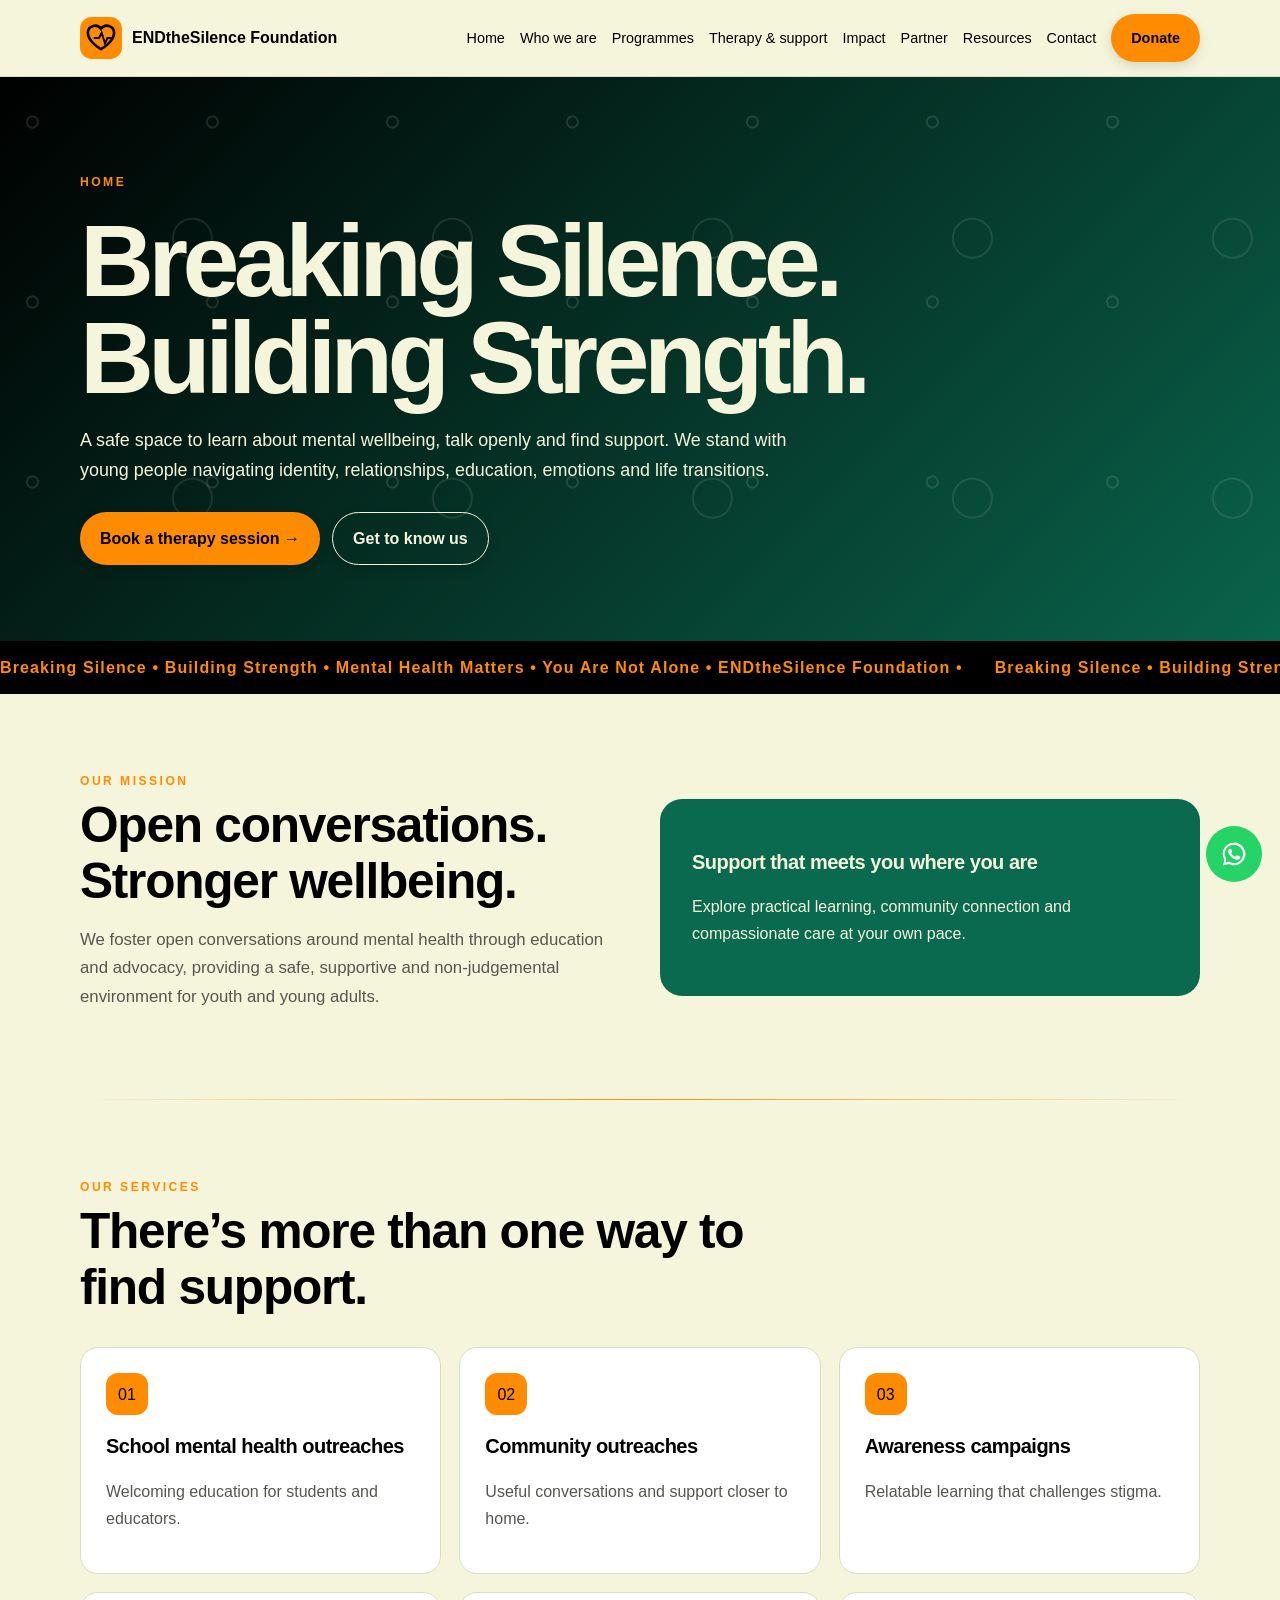
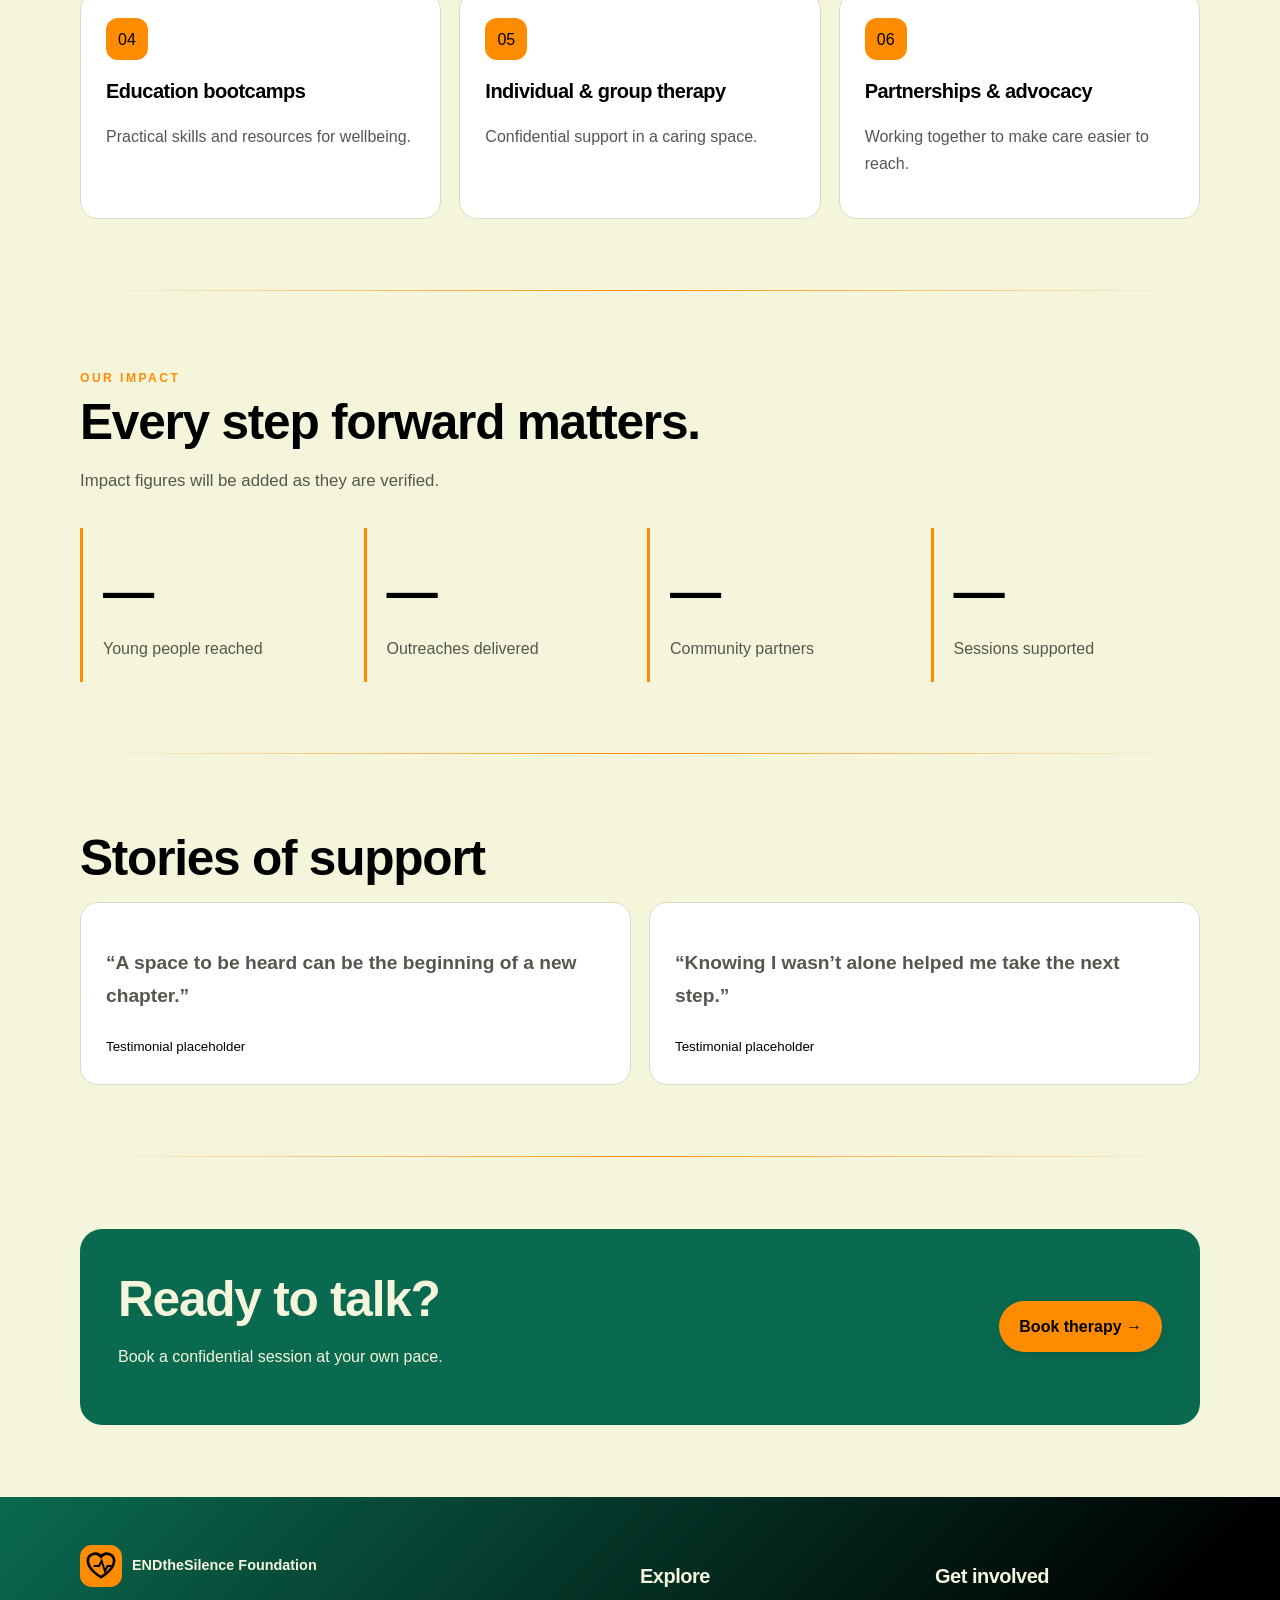
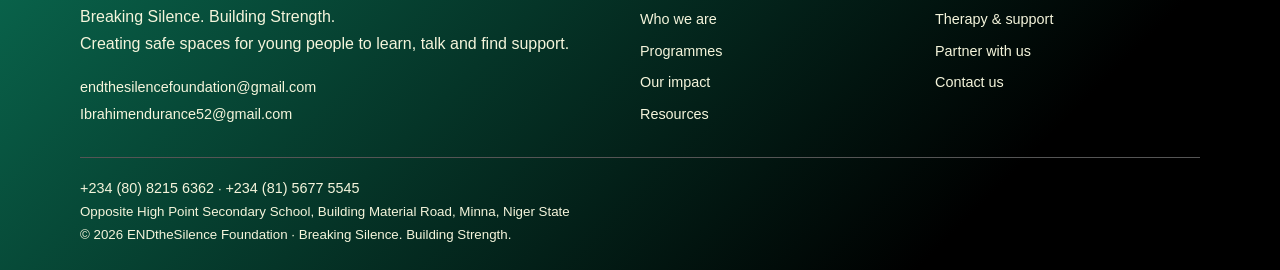
==== index.html @ 83d20b70 "Initial commit - ENDtheSilence Foundation website" ====
<!doctype html>
<html lang="en">
  <head>
    <meta charset="utf-8">
    <meta name="viewport" content="width=device-width, initial-scale=1">
    <meta name="description" content="A safe space to learn about mental wellbeing, talk openly and find support. We stand with young people navigating identity, relationships, education, emotions and life transitions.">
    <title>
      Home | ENDtheSilence Foundation
    </title>
    <link rel="icon" href="logo.svg" type="image/svg+xml">
    <link rel="stylesheet" href="styles.css">
  </head>
  <body>
    <div class="scroll-progress" aria-hidden="true">
      <div class="scroll-progress__bar">
      </div>
    </div>
    <header class="topbar">
      <nav class="container nav" aria-label="Main navigation">
        <a class="brand" href="index.html">
          <img src="logo.svg" alt="">
          <span>
            ENDtheSilence Foundation
          </span>
        </a>
        <button class="menu" type="button" aria-label="Toggle navigation" aria-expanded="false">
          ☰
        </button>
        <div class="navlinks">
          <a href="index.html">
            Home
          </a>
          <a href="who-we-are.html">
            Who we are
          </a>
          <a href="programmes.html">
            Programmes
          </a>
          <a href="therapy.html">
            Therapy &amp; support
          </a>
          <a href="impact.html">
            Impact
          </a>
          <a href="partnerships.html">
            Partner
          </a>
          <a href="resources.html">
            Resources
          </a>
          <a href="contact.html">
            Contact
          </a>
          <a class="button" href="mailto:endthesilencefoundation@gmail.com?subject=Donation%20enquiry">
            Donate
          </a>
        </div>
      </nav>
    </header>
    <main>
      <section class="hero">
        <div class="container">
          <span class="eyebrow">
            Home
          </span>
          <h1>
            Breaking Silence. Building Strength.
          </h1>
          <p>
            A safe space to learn about mental wellbeing, talk openly and find support. We stand with young people navigating identity, relationships, education, emotions and life transitions.
          </p>
          <div class="hero-actions">
            <a class="button" href="therapy.html#booking">
              Book a therapy session →
            </a>
            <a class="button outline" href="who-we-are.html">
              Get to know us
            </a>
          </div>
        </div>
      </section>
      <div class="marquee" aria-label="Breaking Silence. Building Strength. Mental health matters. You are not alone.">
        <div class="marquee__track" aria-hidden="true">
          <span class="marquee__text">
            Breaking Silence • Building Strength • Mental Health Matters • You Are Not Alone • ENDtheSilence Foundation •
          </span>
          <span class="marquee__text">
            Breaking Silence • Building Strength • Mental Health Matters • You Are Not Alone • ENDtheSilence Foundation •
          </span>
        </div>
      </div>
      <section class="section">
        <div class="container split">
          <div>
            <span class="eyebrow">
              Our mission
            </span>
            <h2>
              Open conversations. Stronger wellbeing.
            </h2>
            <p class="lead">
              We foster open conversations around mental health through education and advocacy, providing a safe, supportive and non-judgemental environment for youth and young adults.
            </p>
          </div>
          <div class="panel">
            <h3>
              Support that meets you where you are
            </h3>
            <p>
              Explore practical learning, community connection and compassionate care at your own pace.
            </p>
          </div>
        </div>
      </section>
      <section class="section light">
        <div class="container">
          <div class="section-head">
            <span class="eyebrow">
              Our services
            </span>
            <h2>
              There’s more than one way to find support.
            </h2>
          </div>
          <div class="grid">
            <article class="card">
              <div class="icon">
                01
              </div>
              <h3>
                School mental health outreaches
              </h3>
              <p>
                Welcoming education for students and educators.
              </p>
            </article>
            <article class="card">
              <div class="icon">
                02
              </div>
              <h3>
                Community outreaches
              </h3>
              <p>
                Useful conversations and support closer to home.
              </p>
            </article>
            <article class="card">
              <div class="icon">
                03
              </div>
              <h3>
                Awareness campaigns
              </h3>
              <p>
                Relatable learning that challenges stigma.
              </p>
            </article>
            <article class="card">
              <div class="icon">
                04
              </div>
              <h3>
                Education bootcamps
              </h3>
              <p>
                Practical skills and resources for wellbeing.
              </p>
            </article>
            <article class="card">
              <div class="icon">
                05
              </div>
              <h3>
                Individual &amp; group therapy
              </h3>
              <p>
                Confidential support in a caring space.
              </p>
            </article>
            <article class="card">
              <div class="icon">
                06
              </div>
              <h3>
                Partnerships &amp; advocacy
              </h3>
              <p>
                Working together to make care easier to reach.
              </p>
            </article>
          </div>
        </div>
      </section>
      <section class="section">
        <div class="container">
          <div class="section-head">
            <span class="eyebrow">
              Our impact
            </span>
            <h2>
              Every step forward matters.
            </h2>
            <p>
              Impact figures will be added as they are verified.
            </p>
          </div>
          <div class="stats">
            <div class="stat">
              <strong>
                —
              </strong>
              <span>
                Young people reached
              </span>
            </div>
            <div class="stat">
              <strong>
                —
              </strong>
              <span>
                Outreaches delivered
              </span>
            </div>
            <div class="stat">
              <strong>
                —
              </strong>
              <span>
                Community partners
              </span>
            </div>
            <div class="stat">
              <strong>
                —
              </strong>
              <span>
                Sessions supported
              </span>
            </div>
          </div>
        </div>
      </section>
      <section class="section light">
        <div class="container">
          <h2>
            Stories of support
          </h2>
          <div class="grid two">
            <article class="card">
              <p class="quote">
                “A space to be heard can be the beginning of a new chapter.”
              </p>
              <small>
                Testimonial placeholder
              </small>
            </article>
            <article class="card">
              <p class="quote">
                “Knowing I wasn’t alone helped me take the next step.”
              </p>
              <small>
                Testimonial placeholder
              </small>
            </article>
          </div>
        </div>
      </section>
      <section class="section">
        <div class="container banner">
          <div>
            <h2>
              Ready to talk?
            </h2>
            <p>
              Book a confidential session at your own pace.
            </p>
          </div>
          <a class="button" href="therapy.html#booking">
            Book therapy →
          </a>
        </div>
      </section>
    </main>
    <footer class="footer">
      <div class="container footer-grid">
        <div>
          <a class="brand" href="index.html">
            <img src="logo.svg" alt="">
            <span>
              ENDtheSilence Foundation
            </span>
          </a>
          <p>
            Breaking Silence. Building Strength.
            <br>
            Creating safe spaces for young people to learn, talk and find support.
          </p>
          <a href="mailto:endthesilencefoundation@gmail.com">
            endthesilencefoundation@gmail.com
          </a>
          <br>
          <a href="mailto:Ibrahimendurance52@gmail.com">
            Ibrahimendurance52@gmail.com
          </a>
        </div>
        <div>
          <h3>
            Explore
          </h3>
          <div class="footer-links">
            <a href="who-we-are.html">
              Who we are
            </a>
            <a href="programmes.html">
              Programmes
            </a>
            <a href="impact.html">
              Our impact
            </a>
            <a href="resources.html">
              Resources
            </a>
          </div>
        </div>
        <div>
          <h3>
            Get involved
          </h3>
          <div class="footer-links">
            <a href="therapy.html">
              Therapy &amp; support
            </a>
            <a href="partnerships.html">
              Partner with us
            </a>
            <a href="contact.html">
              Contact us
            </a>
          </div>
        </div>
        <small class="copyright">
          <a href="tel:+2348082156362">
            +234 (80) 8215 6362
          </a>
          ·
          <a href="tel:+2348156775545">
            +234 (81) 5677 5545
          </a>
          <br>
          Opposite High Point Secondary School, Building Material Road, Minna, Niger State
          <br>
          © 2026 ENDtheSilence Foundation · Breaking Silence. Building Strength.
        </small>
      </div>
    </footer>
    <a class="whatsapp" href="https://wa.me/2348082156362" target="_blank" rel="noreferrer" aria-label="Contact us on WhatsApp">
      <svg viewbox="0 0 32 32" aria-hidden="true">
        <path d="M16 3a12.8 12.8 0 0 0-10.9 19.5L3.4 29l6.7-1.7A12.9 12.9 0 1 0 16 3Zm0 23.4c-1.9 0-3.8-.5-5.4-1.5l-.4-.2-4 .9 1-3.9-.3-.4A10.5 10.5 0 1 1 16 26.4Zm5.8-7.9c-.3-.2-1.9-.9-2.2-1s-.5-.2-.7.2-.8 1-1 1.2-.4.2-.7.1a8.7 8.7 0 0 1-2.6-1.6 9.8 9.8 0 0 1-1.8-2.2c-.2-.3 0-.5.1-.7l.5-.6.3-.5c.1-.2 0-.4 0-.6s-.7-1.8-1-2.4c-.2-.6-.5-.5-.7-.5h-.6c-.2 0-.6.1-.9.4s-1.2 1.2-1.2 2.8 1.2 3.2 1.4 3.4c.2.2 2.4 3.7 5.8 5.1.8.4 1.5.6 2 .7.9.3 1.7.2 2.3.1.7-.1 1.9-.8 2.2-1.6.3-.8.3-1.5.2-1.6s-.2-.3-.5-.4Z">
        </path>
      </svg>
    </a>
    <script src="script.js">
    </script>
  </body>
</html>
---- styles.css ----
/* ENDtheSilence Foundation — shared site styles */
:root {
  --green: #0A6A50;
  --orange: #FF8C00;
  --cream: #F5F5DC;
  --black: #000000;
  --muted: #55574f;
  --line: #d8ddc8;
  --content-width: 1120px;
}
* { box-sizing: border-box; }
html { scroll-behavior: smooth; }
body {
  margin: 0;
  background: var(--cream);
  color: var(--black);
  font-family: Arial, Helvetica, sans-serif;
  line-height: 1.65;
}
h1, h2, h3 {
  font-family: "Trebuchet MS", Arial, sans-serif;
  line-height: 1.12;
  letter-spacing: -.025em;
}
h1 { max-width: 850px; font-size: clamp(2.7rem, 6vw, 5rem); margin: 18px 0; }
h2 { margin: .3rem 0 1rem; font-size: clamp(2rem, 4vw, 3.1rem); }
h3 { font-size: 1.25rem; }
.container { width: min(var(--content-width), calc(100% - 40px)); margin: 0 auto; }
.topbar {
  position: sticky;
  top: 0;
  z-index: 10;
  background: var(--cream);
  border-bottom: 1px solid var(--line);
}
.nav { min-height: 76px; display: flex; align-items: center; justify-content: space-between; gap: 20px; }
.brand { display: flex; align-items: center; gap: 10px; color: var(--black); text-decoration: none; font-weight: 800; line-height: 1.1; }
.brand img { width: 42px; height: 42px; }
.navlinks { display: flex; align-items: center; justify-content: flex-end; gap: 15px; }
.navlinks a, .footer a { color: inherit; text-decoration: none; font-size: .9rem; }
.navlinks a:hover, .footer a:hover { text-decoration: underline; }
.menu { display: none; padding: 8px; border: 0; background: transparent; color: var(--black); font-size: 1.6rem; }
.button {
  display: inline-flex;
  align-items: center;
  justify-content: center;
  padding: 12px 20px;
  border: 0;
  border-radius: 999px;
  background: var(--orange);
  color: var(--black) !important;
  text-decoration: none;
  font-weight: 700;
  cursor: pointer;
}
.button:hover { filter: brightness(.94); }
.button.outline { border: 1px solid var(--cream); background: transparent; color: var(--cream) !important; }
.eyebrow { color: var(--orange); font-size: .76rem; font-weight: 800; letter-spacing: .14em; text-transform: uppercase; }
.hero, .page-hero { background: var(--green); color: var(--cream); }
.hero { padding: 90px 0 76px; }
.hero p, .page-hero p { max-width: 720px; color: var(--cream); font-size: 1.12rem; }
.page-hero { padding: 68px 0 48px; }
.page-hero h1 { font-size: clamp(2.6rem, 5vw, 4.4rem); }
.hero-actions { display: flex; flex-wrap: wrap; gap: 12px; margin-top: 26px; }
.section { padding: 72px 0; }
.section.light { background: var(--cream); }
.section.dark { background: var(--black); color: var(--cream); }
.section-head { max-width: 700px; margin-bottom: 32px; }
.section-head p, .lead { color: var(--muted); font-size: 1.05rem; }
.grid { display: grid; grid-template-columns: repeat(3, 1fr); gap: 18px; }
.grid.two { grid-template-columns: repeat(2, 1fr); }
.card { padding: 25px; border: 1px solid var(--line); border-radius: 18px; background: #fff; }
.card p { color: var(--muted); }
.icon { display: grid; width: 42px; height: 42px; place-items: center; border-radius: 12px; background: var(--orange); }
.stats { display: grid; grid-template-columns: repeat(4, 1fr); gap: 14px; }
.stat { padding: 20px; border-left: 3px solid var(--orange); }
.stat strong { display: block; font-size: 2rem; }
.stat span { color: var(--muted); }
.split { display: grid; grid-template-columns: 1fr 1fr; align-items: center; gap: 40px; }
.panel { padding: 32px; border-radius: 22px; background: var(--green); color: var(--cream); }
.panel p { color: var(--cream); }
.banner { display: flex; align-items: center; justify-content: space-between; gap: 24px; padding: 38px; border-radius: 22px; background: var(--green); color: var(--cream); }
.banner p { max-width: 600px; }
.form { display: grid; grid-template-columns: 1fr 1fr; gap: 15px; }
.field { display: grid; gap: 6px; }
.field.full { grid-column: 1 / -1; }
label { font-size: .92rem; font-weight: 700; }
input, select, textarea { width: 100%; padding: 12px; border: 1px solid var(--line); border-radius: 10px; background: #fff; color: var(--black); font: inherit; }
textarea { min-height: 125px; resize: vertical; }
.form-note, .small-note { color: var(--muted); font-size: .85rem; }
.placeholder { display: grid; min-height: 170px; place-items: center; padding: 20px; border: 1px dashed var(--green); border-radius: 16px; color: var(--green); text-align: center; }
.quote { font-size: 1.2rem; font-weight: 700; }
.footer { padding: 48px 0 24px; background: var(--black); color: var(--cream); }
.footer-grid { display: grid; grid-template-columns: 2fr 1fr 1fr; gap: 30px; }
.footer-links { display: grid; gap: 7px; }
.copyright { grid-column: 1 / -1; padding-top: 18px; border-top: 1px solid #555; }
.whatsapp {
  position: fixed;
  right: 18px;
  bottom: 18px;
  z-index: 9;
  display: grid;
  width: 56px;
  height: 56px;
  place-items: center;
  border-radius: 50%;
  background: var(--orange);
  color: var(--black);
  text-decoration: none;
  font-size: 1.5rem;
}
.notice { padding: 14px; border-left: 4px solid var(--orange); background: #fff; }
.pill { display: inline-block; margin: 4px; padding: 5px 12px; border: 1px solid var(--line); border-radius: 99px; }
@media (max-width: 1050px) {
  .navlinks { gap: 9px; }
  .navlinks a { font-size: .82rem; }
}
@media (max-width: 850px) {
  .menu { display: block; }
  .navlinks {
    position: absolute;
    top: 100%;
    right: 0;
    left: 0;
    display: none;
    align-items: stretch;
    padding: 18px 20px 24px;
    border-bottom: 1px solid var(--line);
    background: var(--cream);
  }
  .navlinks.open { display: flex; flex-direction: column; }
  .navlinks a { padding: 6px; font-size: 1rem; }
}
@media (max-width: 650px) {
  .hero { padding: 62px 0 50px; }
  .section { padding: 52px 0; }
  .grid, .grid.two, .split, .stats, .footer-grid { grid-template-columns: 1fr; }
  .banner { align-items: flex-start; flex-direction: column; padding: 28px; }
  .form { grid-template-columns: 1fr; }
  .field.full { grid-column: auto; }
}

/* Premium motion and interaction details */
html { scroll-behavior: smooth; scroll-padding-top: 88px; }
body { line-height: 1.7; }
.hero, .page-hero {
  position: relative;
  isolation: isolate;
  overflow: hidden;
  background: linear-gradient(-45deg, #0A6A50, #000000, #0A6A50, #000000);
  background-size: 320% 320%;
  animation: hero-gradient 24s ease infinite;
}
.hero::before, .page-hero::before {
  position: absolute;
  z-index: -1;
  inset: 0;
  background:
    radial-gradient(circle at 18% 25%, transparent 0 4px, rgb(245 245 220 / 12%) 5px 6px, transparent 7px),
    radial-gradient(circle at 74% 62%, transparent 0 18px, rgb(245 245 220 / 10%) 19px 20px, transparent 21px);
  background-size: 180px 180px, 260px 260px;
  content: "";
  animation: ripple-drift 18s linear infinite;
}
.hero h1 { max-width: 950px; font-size: clamp(3.2rem, 8vw, 7.5rem); line-height: .95; letter-spacing: -.055em; }
.page-hero h1 { line-height: .98; letter-spacing: -.045em; }
.eyebrow { letter-spacing: .2em; }
.section p, .card p { line-height: 1.7; }
.section p:not(.quote) { color: var(--muted); }
.section .panel p, .section .banner p, .section.dark p { color: var(--cream); }

.scroll-progress { position: fixed; z-index: 30; inset: 0 0 auto; height: 4px; }
.scroll-progress__bar {
  width: 100%; height: 100%; background: #FF8C00;
  transform: scaleX(0); transform-origin: left center;
}
.button, button.button {
  box-shadow: 0 4px 12px rgb(0 0 0 / 12%);
  transition: transform .3s ease, box-shadow .3s ease, filter .3s ease;
}
.button:hover, button.button:hover {
  transform: scale(1.04);
  box-shadow: 0 10px 24px rgb(0 0 0 / 24%), 0 0 18px rgb(255 140 0 / 35%);
}
.card { transition: transform .3s ease, box-shadow .3s ease; }
.card:hover { transform: translateY(-6px); box-shadow: 0 16px 34px rgb(0 0 0 / 12%); }
.navlinks > a:not(.button) { position: relative; }
.navlinks > a:not(.button)::after {
  position: absolute; right: 0; bottom: -5px; left: 0; height: 2px;
  background: #FF8C00; content: ""; transform: scaleX(0);
  transform-origin: left; transition: transform .25s ease;
}
.navlinks > a:not(.button):hover::after,
.navlinks > a:not(.button):focus-visible::after { transform: scaleX(1); }

.marquee { overflow: hidden; padding: 13px 0; background: #000; color: #FF8C00; white-space: nowrap; }
.marquee__track { display: flex; width: max-content; animation: marquee-scroll 32s linear infinite; }
.marquee__text { padding-right: 2rem; font-weight: 800; letter-spacing: .07em; }
.marquee:hover .marquee__track { animation-play-state: paused; }
@keyframes marquee-scroll { to { transform: translateX(-50%); } }
@keyframes hero-gradient { 50% { background-position: 100% 50%; } }
@keyframes ripple-drift { to { background-position: 180px 180px, -260px 260px; } }

.reveal {
  opacity: 0; transform: translateY(24px);
  transition: opacity .65s ease, transform .65s ease;
  transition-delay: var(--reveal-delay, 0ms);
}
.reveal.is-visible { opacity: 1; transform: translateY(0); }
.section { position: relative; }
.section:not(:last-child)::after {
  position: absolute; right: max(20px, calc((100vw - var(--content-width)) / 2));
  bottom: 0; left: max(20px, calc((100vw - var(--content-width)) / 2));
  height: 1px; background: linear-gradient(90deg, transparent, #FF8C00, transparent);
  content: "";
}
.stat strong { font-size: clamp(2.3rem, 4vw, 3.4rem); font-weight: 800; }
.footer { background: linear-gradient(135deg, #0A6A50, #000 78%); }
.whatsapp {
  background: #25D366; color: #fff; animation: whatsapp-pulse 2.2s ease-out infinite;
}
.whatsapp svg { width: 28px; height: 28px; fill: currentColor; }
@keyframes whatsapp-pulse {
  0%, 100% { box-shadow: 0 0 0 0 rgb(37 211 102 / 50%); }
  60% { box-shadow: 0 0 0 13px rgb(37 211 102 / 0%); }
}
@media (prefers-reduced-motion: reduce) {
  *, *::before, *::after {
    scroll-behavior: auto !important; animation-duration: .01ms !important;
    animation-iteration-count: 1 !important; transition-duration: .01ms !important;
  }
  .reveal { opacity: 1; transform: none; }
}
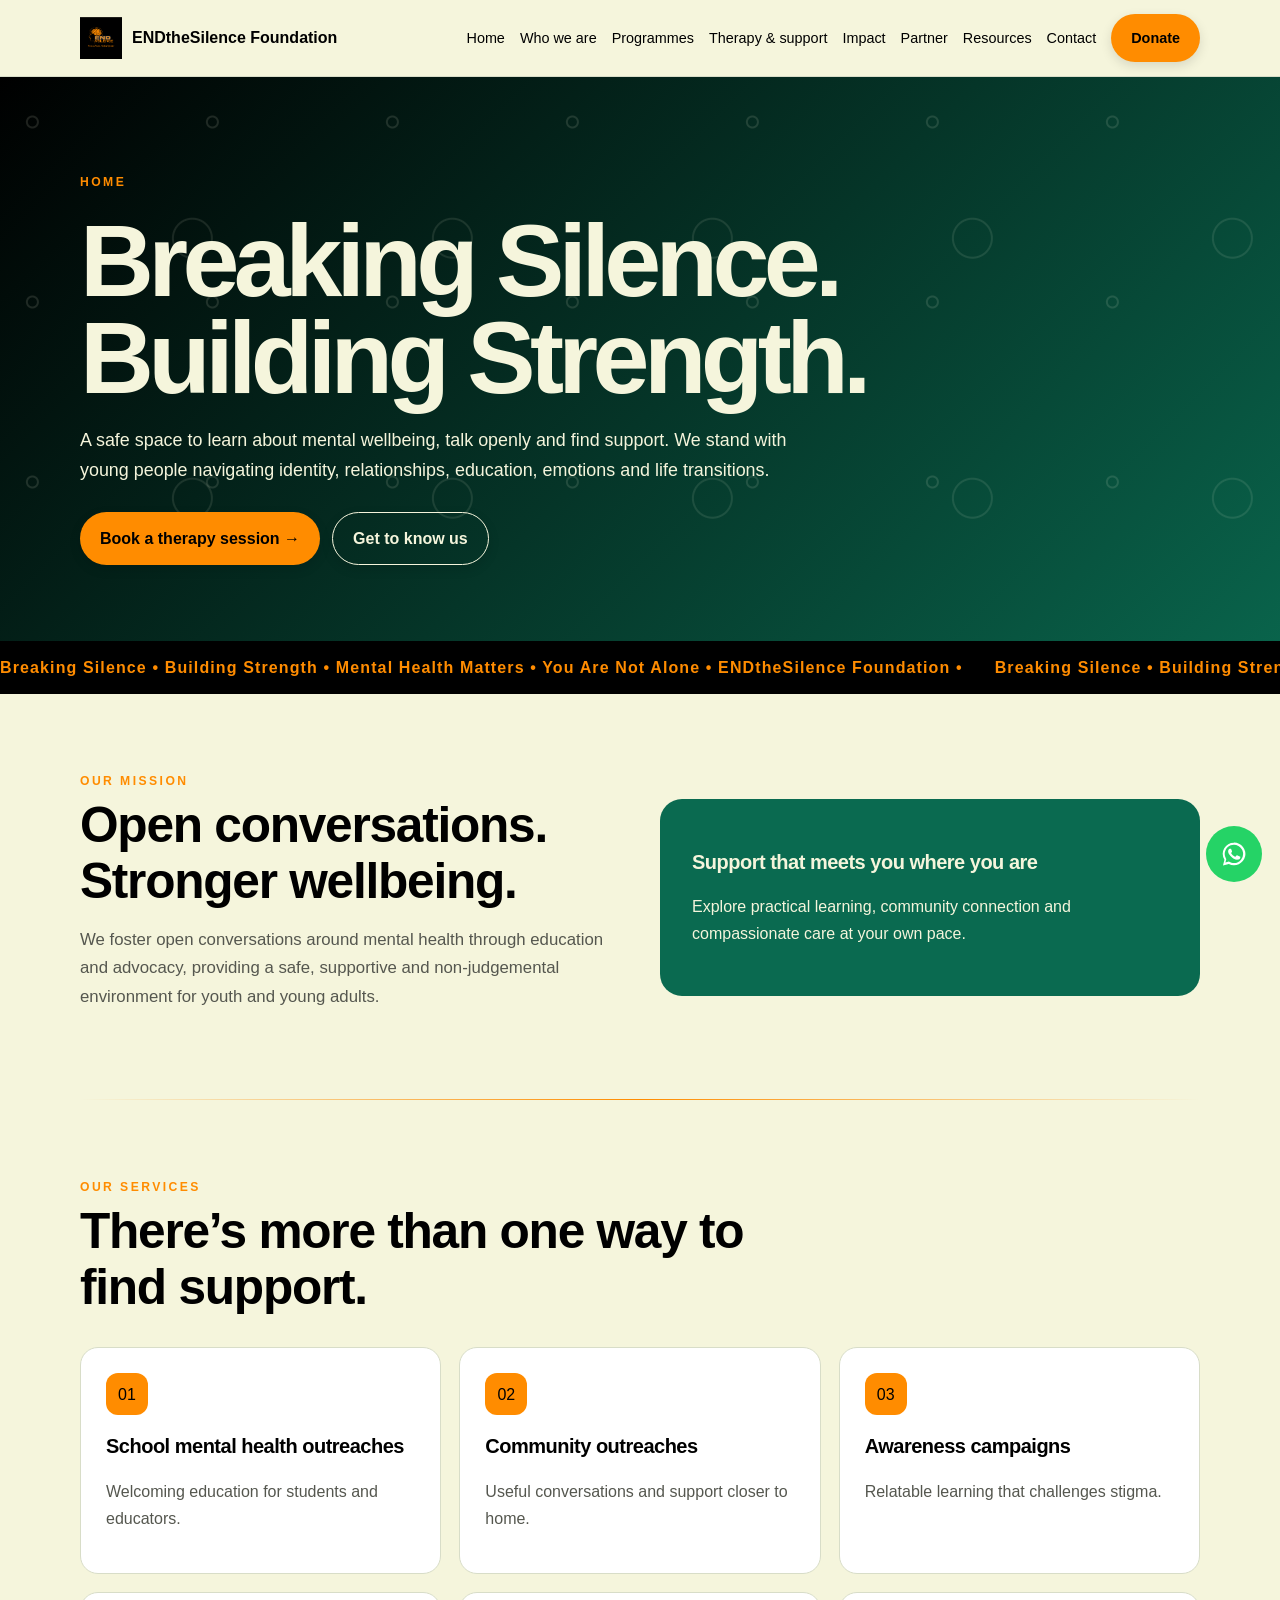
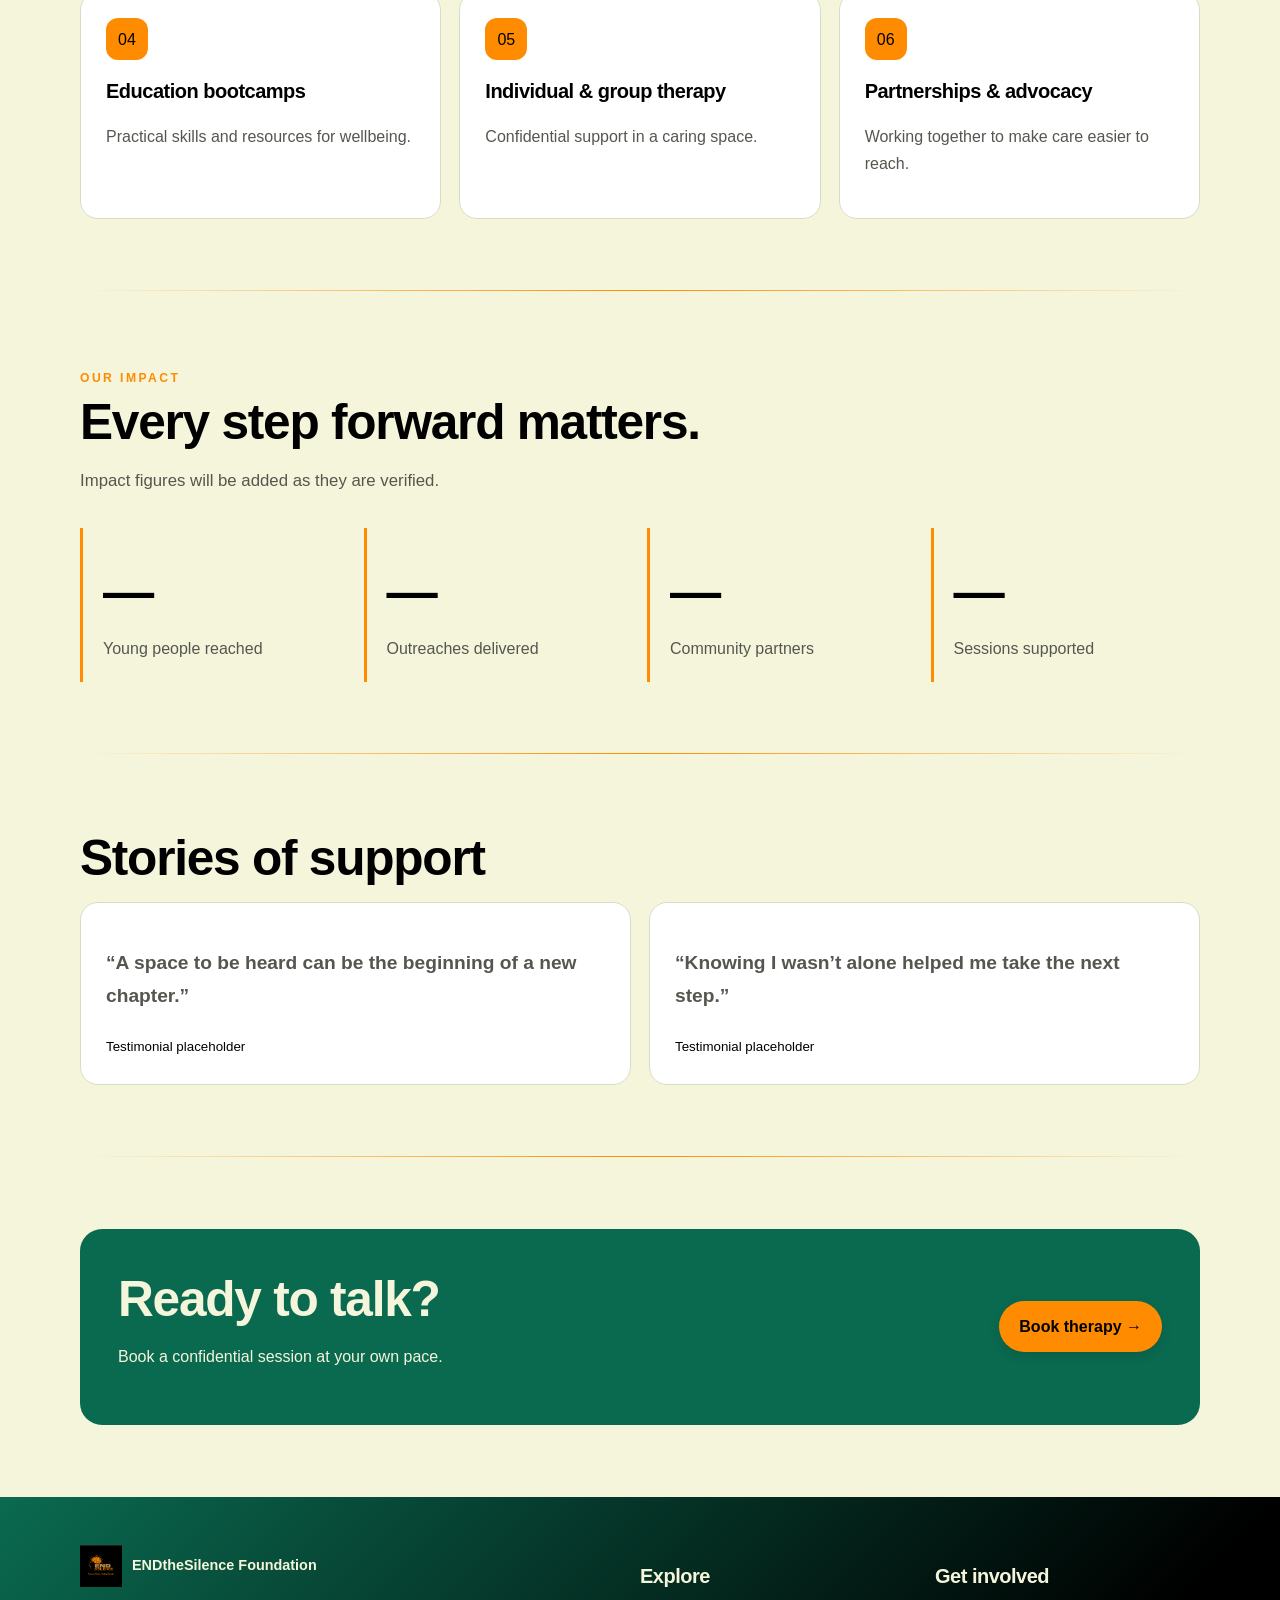
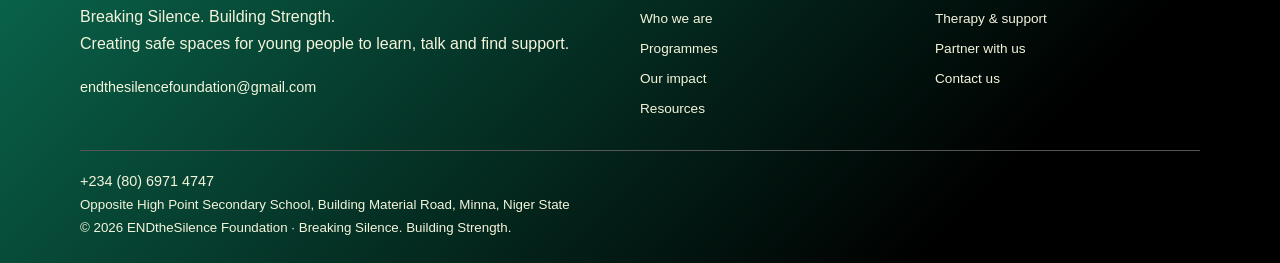
==== commit 907ee20f: "Add real photos, fix founder image, update styles" ====
--- a/index.html
+++ b/index.html
@@ -7,7 +7,7 @@
     <title>
       Home | ENDtheSilence Foundation
     </title>
-    <link rel="icon" href="logo.svg" type="image/svg+xml">
+    <link rel="icon" href="endthesilence foundation.png" type="image/svg+xml">
     <link rel="stylesheet" href="styles.css">
   </head>
   <body>
@@ -18,7 +18,7 @@
     <header class="topbar">
       <nav class="container nav" aria-label="Main navigation">
         <a class="brand" href="index.html">
-          <img src="logo.svg" alt="">
+          <img src="endthesilence foundation.png" alt="ENDtheSilence Foundation logo">
           <span>
             ENDtheSilence Foundation
           </span>
@@ -286,7 +286,7 @@
       <div class="container footer-grid">
         <div>
           <a class="brand" href="index.html">
-            <img src="logo.svg" alt="">
+            <img src="endthesilence foundation.png" alt="ENDtheSilence Foundation logo">
             <span>
               ENDtheSilence Foundation
             </span>
@@ -299,10 +299,6 @@
           <a href="mailto:endthesilencefoundation@gmail.com">
             endthesilencefoundation@gmail.com
           </a>
-          <br>
-          <a href="mailto:Ibrahimendurance52@gmail.com">
-            Ibrahimendurance52@gmail.com
-          </a>
         </div>
         <div>
           <h3>
@@ -340,12 +336,8 @@
           </div>
         </div>
         <small class="copyright">
-          <a href="tel:+2348082156362">
-            +234 (80) 8215 6362
-          </a>
-          ·
-          <a href="tel:+2348156775545">
-            +234 (81) 5677 5545
+          <a href="tel:+2348069714747">
+            +234 (80) 6971 4747
           </a>
           <br>
           Opposite High Point Secondary School, Building Material Road, Minna, Niger State
@@ -354,7 +346,7 @@
         </small>
       </div>
     </footer>
-    <a class="whatsapp" href="https://wa.me/2348082156362" target="_blank" rel="noreferrer" aria-label="Contact us on WhatsApp">
+    <a class="whatsapp" href="https://wa.me/2348069714747" target="_blank" rel="noreferrer" aria-label="Contact us on WhatsApp">
       <svg viewbox="0 0 32 32" aria-hidden="true">
         <path d="M16 3a12.8 12.8 0 0 0-10.9 19.5L3.4 29l6.7-1.7A12.9 12.9 0 1 0 16 3Zm0 23.4c-1.9 0-3.8-.5-5.4-1.5l-.4-.2-4 .9 1-3.9-.3-.4A10.5 10.5 0 1 1 16 26.4Zm5.8-7.9c-.3-.2-1.9-.9-2.2-1s-.5-.2-.7.2-.8 1-1 1.2-.4.2-.7.1a8.7 8.7 0 0 1-2.6-1.6 9.8 9.8 0 0 1-1.8-2.2c-.2-.3 0-.5.1-.7l.5-.6.3-.5c.1-.2 0-.4 0-.6s-.7-1.8-1-2.4c-.2-.6-.5-.5-.7-.5h-.6c-.2 0-.6.1-.9.4s-1.2 1.2-1.2 2.8 1.2 3.2 1.4 3.4c.2.2 2.4 3.7 5.8 5.1.8.4 1.5.6 2 .7.9.3 1.7.2 2.3.1.7-.1 1.9-.8 2.2-1.6.3-.8.3-1.5.2-1.6s-.2-.3-.5-.4Z">
         </path>
--- a/styles.css
+++ b/styles.css
@@ -231,3 +231,58 @@
   }
   .reveal { opacity: 1; transform: none; }
 }
+/* Fix pill social media buttons */
+.pill {
+  display: inline-flex;
+  align-items: center;
+  padding: 10px 20px;
+  background: var(--green);
+  color: var(--cream) !important;
+  text-decoration: none !important;
+  border-radius: 99px;
+  border: none;
+  font-weight: 700;
+  font-size: 0.85rem;
+  margin: 4px 4px 4px 0;
+  transition: background 0.3s ease, transform 0.2s ease;
+}
+
+.pill:hover {
+  background: var(--orange);
+  transform: translateY(-2px);
+}
+
+/* Fix contact page phone and email links */
+.split p a {
+  color: var(--green);
+  text-decoration: none;
+  font-weight: 600;
+  transition: color 0.3s ease;
+}
+
+.split p a:hover {
+  color: var(--orange);
+}
+
+/* Fix footer links */
+.footer-links a {
+  color: var(--cream);
+  text-decoration: none;
+  font-size: 0.85rem;
+  transition: color 0.3s ease;
+}
+
+.footer-links a:hover {
+  color: var(--orange);
+}
+
+/* Fix footer email and phone links */
+.footer .copyright a {
+  color: var(--cream);
+  text-decoration: none;
+  transition: color 0.3s ease;
+}
+
+.footer .copyright a:hover {
+  color: var(--orange);
+}
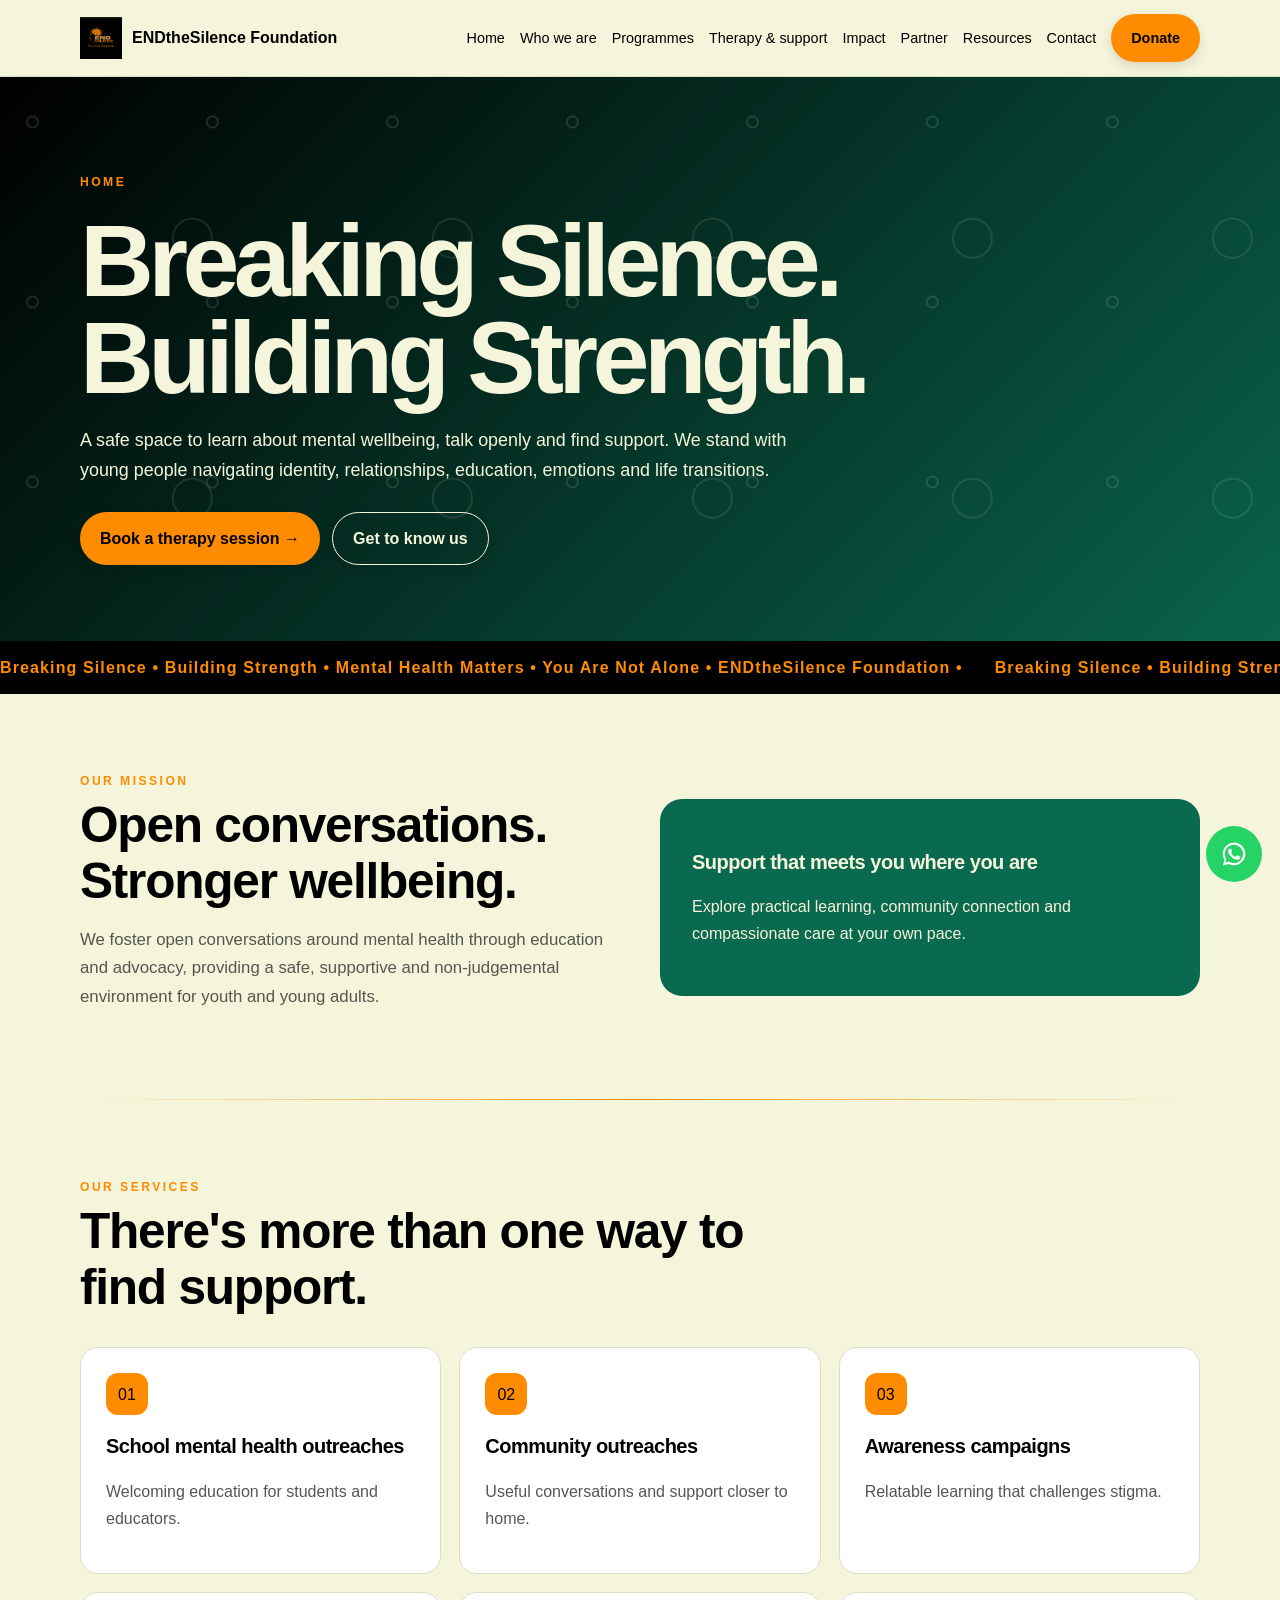
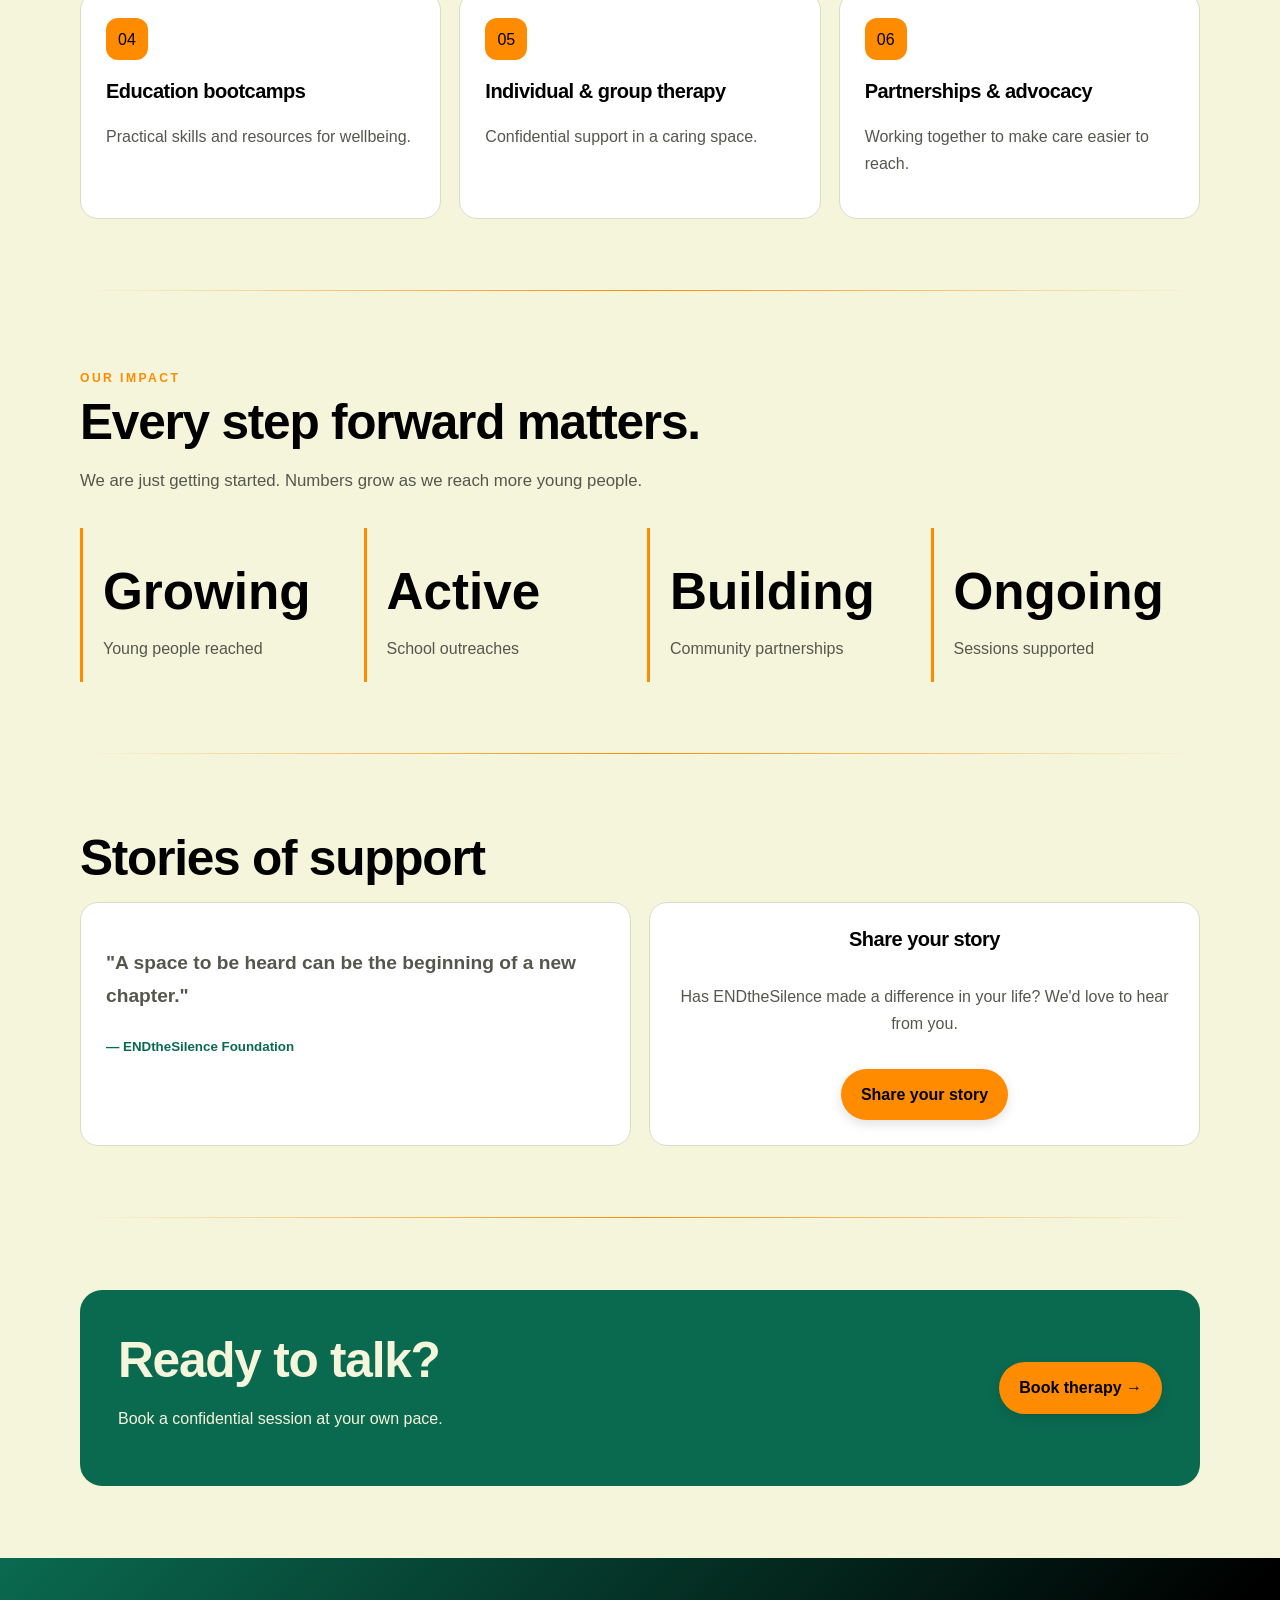
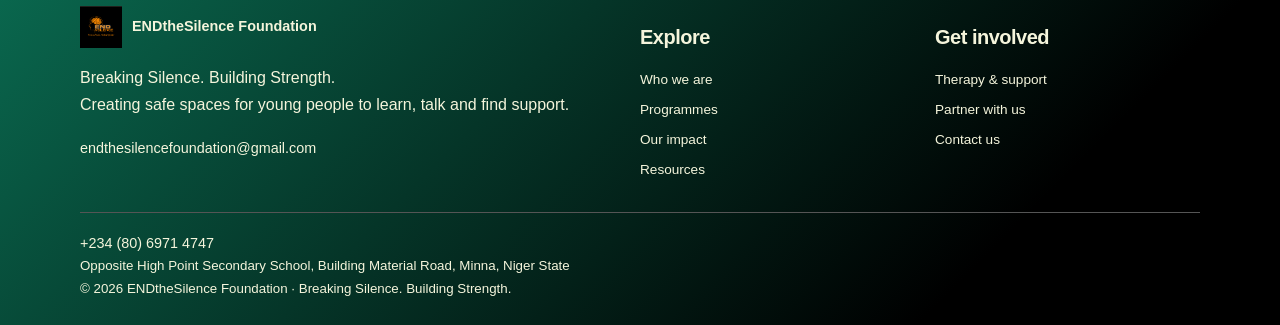
==== commit c31bc693: "Fix homepage stats and testimonials sections" ====
--- a/index.html
+++ b/index.html
@@ -4,190 +4,101 @@
     <meta charset="utf-8">
     <meta name="viewport" content="width=device-width, initial-scale=1">
     <meta name="description" content="A safe space to learn about mental wellbeing, talk openly and find support. We stand with young people navigating identity, relationships, education, emotions and life transitions.">
-    <title>
-      Home | ENDtheSilence Foundation
-    </title>
+    <title>Home | ENDtheSilence Foundation</title>
     <link rel="icon" href="endthesilence foundation.png" type="image/svg+xml">
     <link rel="stylesheet" href="styles.css">
   </head>
   <body>
     <div class="scroll-progress" aria-hidden="true">
-      <div class="scroll-progress__bar">
-      </div>
+      <div class="scroll-progress__bar"></div>
     </div>
     <header class="topbar">
       <nav class="container nav" aria-label="Main navigation">
         <a class="brand" href="index.html">
           <img src="endthesilence foundation.png" alt="ENDtheSilence Foundation logo">
-          <span>
-            ENDtheSilence Foundation
-          </span>
+          <span>ENDtheSilence Foundation</span>
         </a>
-        <button class="menu" type="button" aria-label="Toggle navigation" aria-expanded="false">
-          ☰
-        </button>
+        <button class="menu" type="button" aria-label="Toggle navigation" aria-expanded="false">☰</button>
         <div class="navlinks">
-          <a href="index.html">
-            Home
-          </a>
-          <a href="who-we-are.html">
-            Who we are
-          </a>
-          <a href="programmes.html">
-            Programmes
-          </a>
-          <a href="therapy.html">
-            Therapy &amp; support
-          </a>
-          <a href="impact.html">
-            Impact
-          </a>
-          <a href="partnerships.html">
-            Partner
-          </a>
-          <a href="resources.html">
-            Resources
-          </a>
-          <a href="contact.html">
-            Contact
-          </a>
-          <a class="button" href="mailto:endthesilencefoundation@gmail.com?subject=Donation%20enquiry">
-            Donate
-          </a>
+          <a href="index.html">Home</a>
+          <a href="who-we-are.html">Who we are</a>
+          <a href="programmes.html">Programmes</a>
+          <a href="therapy.html">Therapy &amp; support</a>
+          <a href="impact.html">Impact</a>
+          <a href="partnerships.html">Partner</a>
+          <a href="resources.html">Resources</a>
+          <a href="contact.html">Contact</a>
+          <a class="button" href="mailto:endthesilencefoundation@gmail.com?subject=Donation%20enquiry">Donate</a>
         </div>
       </nav>
     </header>
     <main>
       <section class="hero">
         <div class="container">
-          <span class="eyebrow">
-            Home
-          </span>
-          <h1>
-            Breaking Silence. Building Strength.
-          </h1>
-          <p>
-            A safe space to learn about mental wellbeing, talk openly and find support. We stand with young people navigating identity, relationships, education, emotions and life transitions.
-          </p>
+          <span class="eyebrow">Home</span>
+          <h1>Breaking Silence. Building Strength.</h1>
+          <p>A safe space to learn about mental wellbeing, talk openly and find support. We stand with young people navigating identity, relationships, education, emotions and life transitions.</p>
           <div class="hero-actions">
-            <a class="button" href="therapy.html#booking">
-              Book a therapy session →
-            </a>
-            <a class="button outline" href="who-we-are.html">
-              Get to know us
-            </a>
+            <a class="button" href="therapy.html#booking">Book a therapy session →</a>
+            <a class="button outline" href="who-we-are.html">Get to know us</a>
           </div>
         </div>
       </section>
       <div class="marquee" aria-label="Breaking Silence. Building Strength. Mental health matters. You are not alone.">
         <div class="marquee__track" aria-hidden="true">
-          <span class="marquee__text">
-            Breaking Silence • Building Strength • Mental Health Matters • You Are Not Alone • ENDtheSilence Foundation •
-          </span>
-          <span class="marquee__text">
-            Breaking Silence • Building Strength • Mental Health Matters • You Are Not Alone • ENDtheSilence Foundation •
-          </span>
+          <span class="marquee__text">Breaking Silence • Building Strength • Mental Health Matters • You Are Not Alone • ENDtheSilence Foundation •</span>
+          <span class="marquee__text">Breaking Silence • Building Strength • Mental Health Matters • You Are Not Alone • ENDtheSilence Foundation •</span>
         </div>
       </div>
       <section class="section">
         <div class="container split">
           <div>
-            <span class="eyebrow">
-              Our mission
-            </span>
-            <h2>
-              Open conversations. Stronger wellbeing.
-            </h2>
-            <p class="lead">
-              We foster open conversations around mental health through education and advocacy, providing a safe, supportive and non-judgemental environment for youth and young adults.
-            </p>
+            <span class="eyebrow">Our mission</span>
+            <h2>Open conversations. Stronger wellbeing.</h2>
+            <p class="lead">We foster open conversations around mental health through education and advocacy, providing a safe, supportive and non-judgemental environment for youth and young adults.</p>
           </div>
           <div class="panel">
-            <h3>
-              Support that meets you where you are
-            </h3>
-            <p>
-              Explore practical learning, community connection and compassionate care at your own pace.
-            </p>
+            <h3>Support that meets you where you are</h3>
+            <p>Explore practical learning, community connection and compassionate care at your own pace.</p>
           </div>
         </div>
       </section>
       <section class="section light">
         <div class="container">
           <div class="section-head">
-            <span class="eyebrow">
-              Our services
-            </span>
-            <h2>
-              There’s more than one way to find support.
-            </h2>
+            <span class="eyebrow">Our services</span>
+            <h2>There's more than one way to find support.</h2>
           </div>
           <div class="grid">
             <article class="card">
-              <div class="icon">
-                01
-              </div>
-              <h3>
-                School mental health outreaches
-              </h3>
-              <p>
-                Welcoming education for students and educators.
-              </p>
-            </article>
-            <article class="card">
-              <div class="icon">
-                02
-              </div>
-              <h3>
-                Community outreaches
-              </h3>
-              <p>
-                Useful conversations and support closer to home.
-              </p>
-            </article>
-            <article class="card">
-              <div class="icon">
-                03
-              </div>
-              <h3>
-                Awareness campaigns
-              </h3>
-              <p>
-                Relatable learning that challenges stigma.
-              </p>
-            </article>
-            <article class="card">
-              <div class="icon">
-                04
-              </div>
-              <h3>
-                Education bootcamps
-              </h3>
-              <p>
-                Practical skills and resources for wellbeing.
-              </p>
-            </article>
-            <article class="card">
-              <div class="icon">
-                05
-              </div>
-              <h3>
-                Individual &amp; group therapy
-              </h3>
-              <p>
-                Confidential support in a caring space.
-              </p>
-            </article>
-            <article class="card">
-              <div class="icon">
-                06
-              </div>
-              <h3>
-                Partnerships &amp; advocacy
-              </h3>
-              <p>
-                Working together to make care easier to reach.
-              </p>
+              <div class="icon">01</div>
+              <h3>School mental health outreaches</h3>
+              <p>Welcoming education for students and educators.</p>
+            </article>
+            <article class="card">
+              <div class="icon">02</div>
+              <h3>Community outreaches</h3>
+              <p>Useful conversations and support closer to home.</p>
+            </article>
+            <article class="card">
+              <div class="icon">03</div>
+              <h3>Awareness campaigns</h3>
+              <p>Relatable learning that challenges stigma.</p>
+            </article>
+            <article class="card">
+              <div class="icon">04</div>
+              <h3>Education bootcamps</h3>
+              <p>Practical skills and resources for wellbeing.</p>
+            </article>
+            <article class="card">
+              <div class="icon">05</div>
+              <h3>Individual &amp; group therapy</h3>
+              <p>Confidential support in a caring space.</p>
+            </article>
+            <article class="card">
+              <div class="icon">06</div>
+              <h3>Partnerships &amp; advocacy</h3>
+              <p>Working together to make care easier to reach.</p>
             </article>
           </div>
         </div>
@@ -195,73 +106,42 @@
       <section class="section">
         <div class="container">
           <div class="section-head">
-            <span class="eyebrow">
-              Our impact
-            </span>
-            <h2>
-              Every step forward matters.
-            </h2>
-            <p>
-              Impact figures will be added as they are verified.
-            </p>
+            <span class="eyebrow">Our impact</span>
+            <h2>Every step forward matters.</h2>
+            <p>We are just getting started. Numbers grow as we reach more young people.</p>
           </div>
           <div class="stats">
             <div class="stat">
-              <strong>
-                —
-              </strong>
-              <span>
-                Young people reached
-              </span>
-            </div>
-            <div class="stat">
-              <strong>
-                —
-              </strong>
-              <span>
-                Outreaches delivered
-              </span>
-            </div>
-            <div class="stat">
-              <strong>
-                —
-              </strong>
-              <span>
-                Community partners
-              </span>
-            </div>
-            <div class="stat">
-              <strong>
-                —
-              </strong>
-              <span>
-                Sessions supported
-              </span>
+              <strong>Growing</strong>
+              <span>Young people reached</span>
+            </div>
+            <div class="stat">
+              <strong>Active</strong>
+              <span>School outreaches</span>
+            </div>
+            <div class="stat">
+              <strong>Building</strong>
+              <span>Community partnerships</span>
+            </div>
+            <div class="stat">
+              <strong>Ongoing</strong>
+              <span>Sessions supported</span>
             </div>
           </div>
         </div>
       </section>
       <section class="section light">
         <div class="container">
-          <h2>
-            Stories of support
-          </h2>
+          <h2>Stories of support</h2>
           <div class="grid two">
             <article class="card">
-              <p class="quote">
-                “A space to be heard can be the beginning of a new chapter.”
-              </p>
-              <small>
-                Testimonial placeholder
-              </small>
-            </article>
-            <article class="card">
-              <p class="quote">
-                “Knowing I wasn’t alone helped me take the next step.”
-              </p>
-              <small>
-                Testimonial placeholder
-              </small>
+              <p class="quote">"A space to be heard can be the beginning of a new chapter."</p>
+              <small style="color:#0A6A50;font-weight:700;">— ENDtheSilence Foundation</small>
+            </article>
+            <article class="card" style="display:flex;flex-direction:column;justify-content:center;align-items:center;text-align:center;gap:16px;">
+              <h3 style="margin:0;">Share your story</h3>
+              <p>Has ENDtheSilence made a difference in your life? We'd love to hear from you.</p>
+              <a href="mailto:endthesilencefoundation@gmail.com?subject=My Story" class="button">Share your story</a>
             </article>
           </div>
         </div>
@@ -269,16 +149,10 @@
       <section class="section">
         <div class="container banner">
           <div>
-            <h2>
-              Ready to talk?
-            </h2>
-            <p>
-              Book a confidential session at your own pace.
-            </p>
-          </div>
-          <a class="button" href="therapy.html#booking">
-            Book therapy →
-          </a>
+            <h2>Ready to talk?</h2>
+            <p>Book a confidential session at your own pace.</p>
+          </div>
+          <a class="button" href="therapy.html#booking">Book therapy →</a>
         </div>
       </section>
     </main>
@@ -287,58 +161,30 @@
         <div>
           <a class="brand" href="index.html">
             <img src="endthesilence foundation.png" alt="ENDtheSilence Foundation logo">
-            <span>
-              ENDtheSilence Foundation
-            </span>
+            <span>ENDtheSilence Foundation</span>
           </a>
-          <p>
-            Breaking Silence. Building Strength.
-            <br>
-            Creating safe spaces for young people to learn, talk and find support.
-          </p>
-          <a href="mailto:endthesilencefoundation@gmail.com">
-            endthesilencefoundation@gmail.com
-          </a>
+          <p>Breaking Silence. Building Strength.<br>Creating safe spaces for young people to learn, talk and find support.</p>
+          <a href="mailto:endthesilencefoundation@gmail.com">endthesilencefoundation@gmail.com</a>
         </div>
         <div>
-          <h3>
-            Explore
-          </h3>
+          <h3>Explore</h3>
           <div class="footer-links">
-            <a href="who-we-are.html">
-              Who we are
-            </a>
-            <a href="programmes.html">
-              Programmes
-            </a>
-            <a href="impact.html">
-              Our impact
-            </a>
-            <a href="resources.html">
-              Resources
-            </a>
+            <a href="who-we-are.html">Who we are</a>
+            <a href="programmes.html">Programmes</a>
+            <a href="impact.html">Our impact</a>
+            <a href="resources.html">Resources</a>
           </div>
         </div>
         <div>
-          <h3>
-            Get involved
-          </h3>
+          <h3>Get involved</h3>
           <div class="footer-links">
-            <a href="therapy.html">
-              Therapy &amp; support
-            </a>
-            <a href="partnerships.html">
-              Partner with us
-            </a>
-            <a href="contact.html">
-              Contact us
-            </a>
+            <a href="therapy.html">Therapy &amp; support</a>
+            <a href="partnerships.html">Partner with us</a>
+            <a href="contact.html">Contact us</a>
           </div>
         </div>
         <small class="copyright">
-          <a href="tel:+2348069714747">
-            +234 (80) 6971 4747
-          </a>
+          <a href="tel:+2348069714747">+234 (80) 6971 4747</a>
           <br>
           Opposite High Point Secondary School, Building Material Road, Minna, Niger State
           <br>
@@ -348,11 +194,9 @@
     </footer>
     <a class="whatsapp" href="https://wa.me/2348069714747" target="_blank" rel="noreferrer" aria-label="Contact us on WhatsApp">
       <svg viewbox="0 0 32 32" aria-hidden="true">
-        <path d="M16 3a12.8 12.8 0 0 0-10.9 19.5L3.4 29l6.7-1.7A12.9 12.9 0 1 0 16 3Zm0 23.4c-1.9 0-3.8-.5-5.4-1.5l-.4-.2-4 .9 1-3.9-.3-.4A10.5 10.5 0 1 1 16 26.4Zm5.8-7.9c-.3-.2-1.9-.9-2.2-1s-.5-.2-.7.2-.8 1-1 1.2-.4.2-.7.1a8.7 8.7 0 0 1-2.6-1.6 9.8 9.8 0 0 1-1.8-2.2c-.2-.3 0-.5.1-.7l.5-.6.3-.5c.1-.2 0-.4 0-.6s-.7-1.8-1-2.4c-.2-.6-.5-.5-.7-.5h-.6c-.2 0-.6.1-.9.4s-1.2 1.2-1.2 2.8 1.2 3.2 1.4 3.4c.2.2 2.4 3.7 5.8 5.1.8.4 1.5.6 2 .7.9.3 1.7.2 2.3.1.7-.1 1.9-.8 2.2-1.6.3-.8.3-1.5.2-1.6s-.2-.3-.5-.4Z">
-        </path>
+        <path d="M16 3a12.8 12.8 0 0 0-10.9 19.5L3.4 29l6.7-1.7A12.9 12.9 0 1 0 16 3Zm0 23.4c-1.9 0-3.8-.5-5.4-1.5l-.4-.2-4 .9 1-3.9-.3-.4A10.5 10.5 0 1 1 16 26.4Zm5.8-7.9c-.3-.2-1.9-.9-2.2-1s-.5-.2-.7.2-.8 1-1 1.2-.4.2-.7.1a8.7 8.7 0 0 1-2.6-1.6 9.8 9.8 0 0 1-1.8-2.2c-.2-.3 0-.5.1-.7l.5-.6.3-.5c.1-.2 0-.4 0-.6s-.7-1.8-1-2.4c-.2-.6-.5-.5-.7-.5h-.6c-.2 0-.6.1-.9.4s-1.2 1.2-1.2 2.8 1.2 3.2 1.4 3.4c.2.2 2.4 3.7 5.8 5.1.8.4 1.5.6 2 .7.9.3 1.7.2 2.3.1.7-.1 1.9-.8 2.2-1.6.3-.8.3-1.5.2-1.6s-.2-.3-.5-.4Z"></path>
       </svg>
     </a>
-    <script src="script.js">
-    </script>
+    <script src="script.js"></script>
   </body>
-</html>
+</html>
